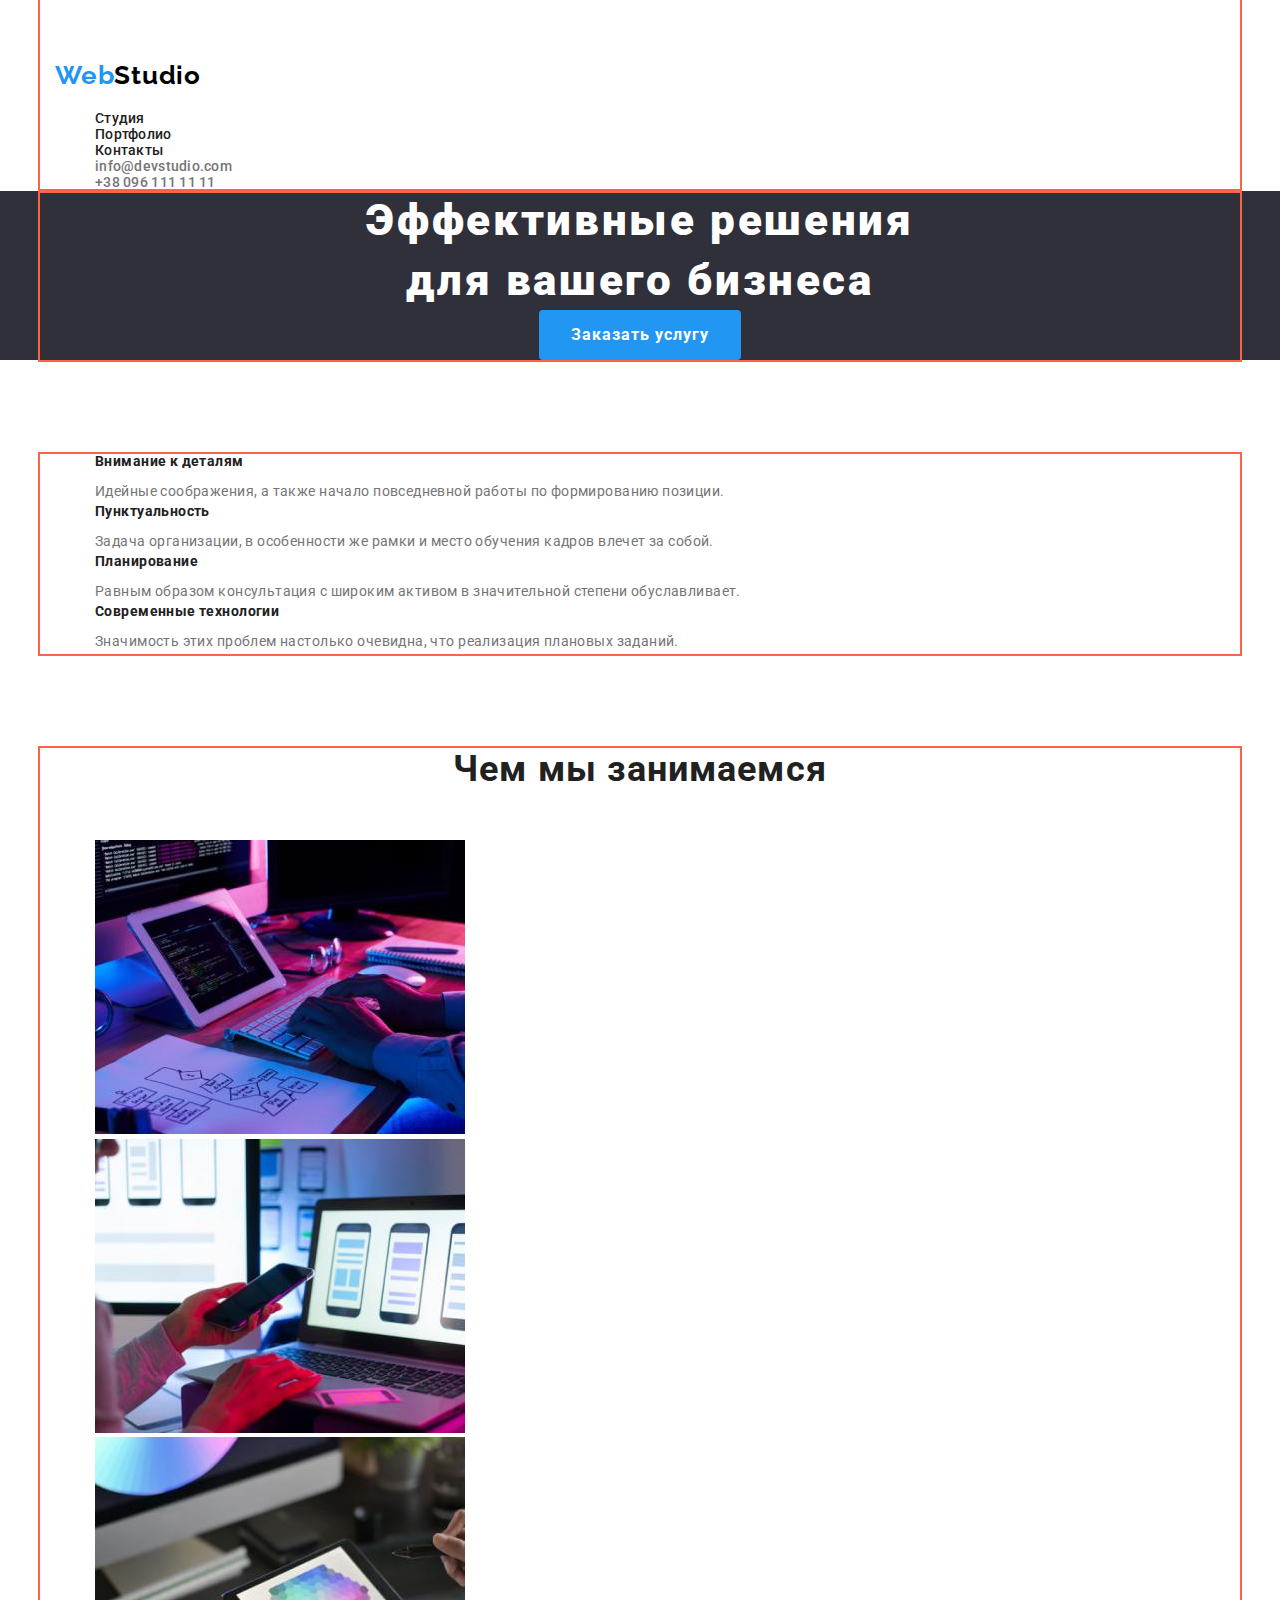
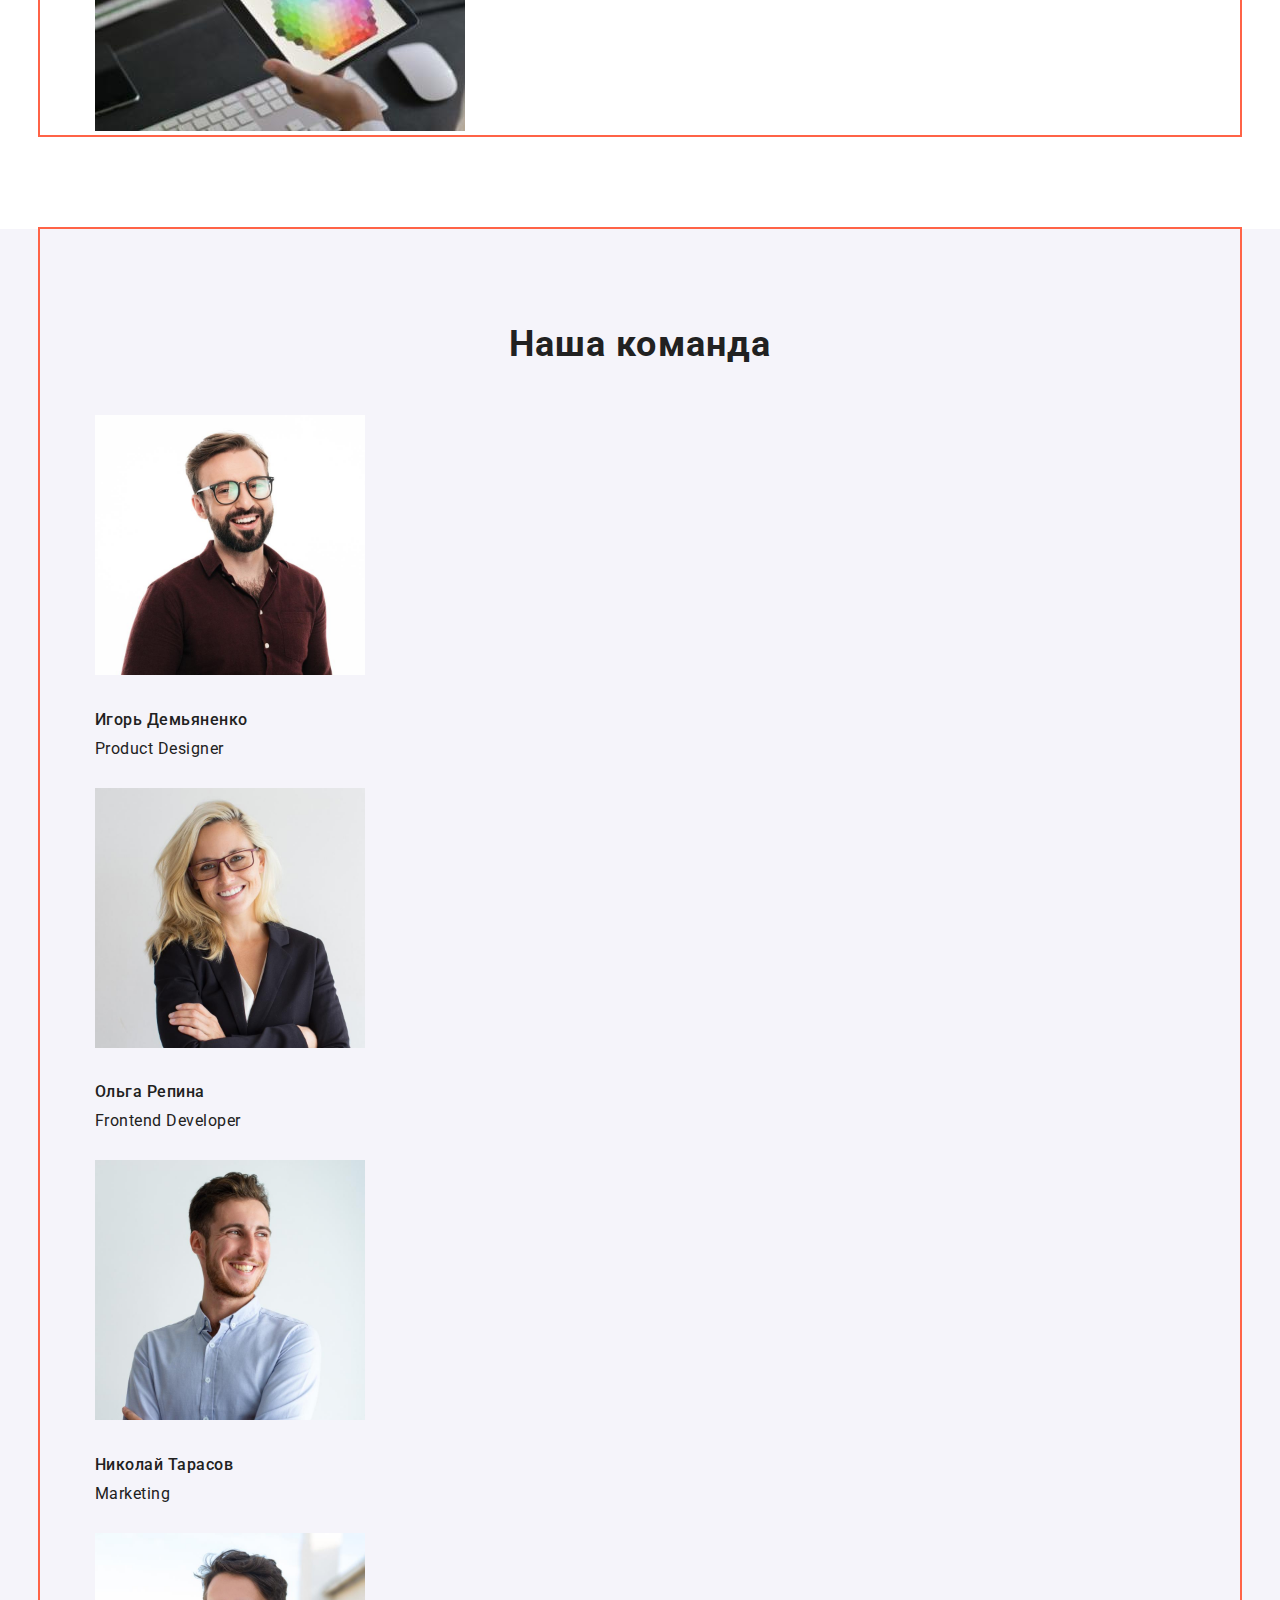
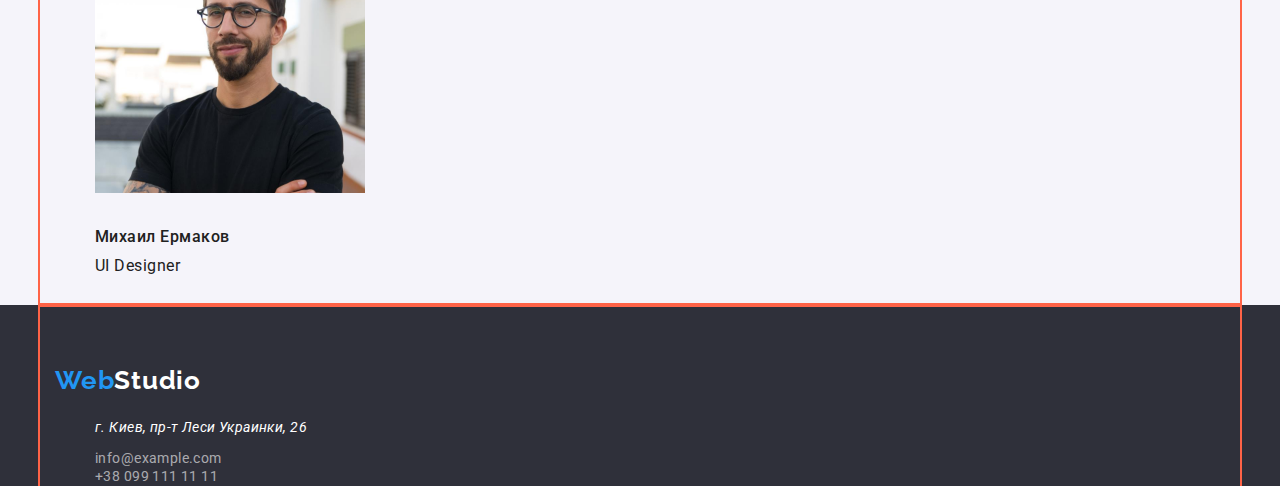
==== index.html @ fcfc891c "01.21" ====
<!DOCTYPE html>
<html lang="ru">
  <head class="page-header">
    <meta charset="UTF-8" />
    <meta http-equiv="X-UA-Compatible" content="IE=edge" />
    <meta name="viewport" content="width=device-width, initial-scale=1.0" />
    <title>Document</title>
    <link href="https://fonts.googleapis.com/css2?family=Raleway:wght@700&family=Roboto:wght@400;500;700;900&display=swap" 
    rel="stylesheet">
    <link rel="stylesheet" href="https://cdnjs.cloudflare.com/ajax/libs/modern-normalize/1.1.0/modern-normalize.min.css">
    <link rel="stylesheet" href="./css/styles.css">
  </head>
  <body>
    <!--Шапка сайта-->
    <header>
      <div class="container">
        <nav class="site-nav list">
          <a href="./index.html" class="logo">Web<span class="logo-header">Studio</span></a>
          <ul>
            <li><a href="./index.html" class="link">Студия</a></li>
            <li><a href="./portfolio.html"class="link">Портфолио</a></li>
            <li><a href=""class="link">Контакты</a></li>
          </ul>
        </nav>
          <ul>
            <li><a href="mailto:info@devstudio.com" class="link-list">info@devstudio.com</a></li>
            <li><a href="tel:+380961111111" class="link-list">+38 096 111 11 11</a></li>
          </ul>
      </div>
    </header>
    <!--Главный блок-->
    <main>
      <!--Герой-->
       <section class="hero">
      <div class="container">
        <h1 class="hero-title">Эффективные решения <br> для вашего бизнеса</h1>
        <button type="button" class="main-button">Заказать услугу</button>
      </div>
       </section>
      <!--Преимущества-->
      <section class="section">
        <div class="container">
        <h2 class="hidden">Наши преимущества</h2>
        <ul>
          <li>
            <h3 class="section-title">Внимание к деталям</h3>
            <p class="section-text">
              Идейные соображения, а также начало повседневной работы по
              формированию позиции.
            </p>
          </li>
          <li>
            <h3 class="section-title">Пунктуальность</h3>
            <p class="section-text">
              Задача организации, в особенности же рамки и место обучения кадров
              влечет за собой.
            </p>
          </li>
          <li>
            <h3 class="section-title">Планирование</h3>
            <p class="section-text">
              Равным образом консультация с широким активом в значительной
              степени обуславливает.
            </p>
          </li>
          <li>
            <h3 class="section-title">Современные технологии</h3>
            <p class="section-text">
              Значимость этих проблем настолько очевидна, что реализация
              плановых заданий.
            </p>
          </li>
        </ul>
      </div>
      </section>
      <!--Наши занятия-->
      <section class="section-feature">
        <div class="container">
        <h2 class="feature-title">Чем мы занимаемся</h2>
        <ul>
          <li>
            <img src="./images/box1.jpg" alt="написание кода" width="370" />
          </li>
          <li>
            <img
              src="./images/box2.jpg"
              alt="стилизация приложения"
              width="370"
            />
          </li>
          <li>
            <img src="./images/box3.jpg" alt="подбор цвета" width="370" />
          </li>
        </ul>
      </div>
      </section>
      <!--Команда-->
      <section class="section-block">
        <div class="container">
        <h2 class="team-title">Наша команда</h2>
        <ul>
          <li>
            <img src="./images/img1.jpg" alt="Игорь Демьяненко" width="270" class="img" />
            <h3 class="block-title">Игорь Демьяненко</h3>
            <p class="block-text">Product Designer</p>
          </li>
          <li>
            <img src="./images/img2.jpg" alt="Ольга Репина" width="270" />
            <h3 class="block-title">Ольга Репина</h3>
            <p class="block-text">Frontend Developer</p>
          </li>
          <li>
            <img src="./images/img3.jpg" alt="Николай Тарасов" width="270" />
            <h3 class="block-title">Николай Тарасов</h3>
            <p class="block-text">Marketing</p>
          </li>
          <li>
            <img src="./images/img4.jpg" alt="Михаил Ермаков" width="270" />
            <h3 class="block-title">Михаил Ермаков</h3>
            <p class="block-text">UI Designer</p>
          </li>
        </ul>
      </div>
      </section>
    </main>
    <!--Футер-->
    <footer class="footer">
      <div class="container">
      <a href="./index.html" class="logo">Web<span class="logo-footer">Studio</span></a>
      <address>
        <ul>
        <li><a href="https://goo.gl/maps/xUJWRQRGw1ZZ9FWX8" class="footer-maps">г. Киев, пр-т Леси Украинки, 26</a></li>
        <li><a href="mailto:info@example.com" class="footer-link">info@example.com</a></li>
        <li><a href="tel:+380991111111" class="footer-link">+38 099 111 11 11</a></li>
      </ul>
      </address>
    </div>
    </footer>
  </body>
</html>
---- css/styles.css ----
/* цвет основного цвета #2F303A */
/* вторичный цвет #757575 */
/* белый цвет #FFFFFF */

:root {
--primary-text-color:#757575;
--title-text-color:#212121;
--accent-color:#2196F3;
}


.container {
    outline: 2px solid tomato;
    width: 1200px;
    padding-left: 15px;
    padding-right: 15px;
    margin: 0 auto;
}


h1,
h2,
h3,
h4,
h5,
h6,
ul,
p {
    margin-top: 0px;
    margin-bottom: 0px;
}

body {
    color: var(--primary-text-color);
    font-family: Roboto, monospace;
    font-style: normal;
}

/* Delet Marker */
ul {
    list-style: none;
}
/* Delet underline */
a {
    text-decoration: none;
}

/* logo */
.logo {
    display: inline-block;
    color: var(--accent-color);
    font-family: Raleway,  monospace;
    font-weight: bold;
    font-size: 26px;
    line-height: 1.19;
    letter-spacing: 0.03em;
    text-decoration: none;
    margin-top: 60px;
    margin-bottom: 20px;
}

.logo-header {
color: #000000;
}

/* Site-nav */
header {
    font-family: Roboto, monospace;
    font-weight: 500;
    font-size: 14px;
    line-height: 1.14;
    letter-spacing: 0.02em;
    color: var(--primary-text-color);
    text-decoration: none;

}


.site-nav .link {
color: #212121;

}
.site-nav .link:hover, 
.site-nav .link:focus,
.link-list:hover,
.link-list:focus {
color: #2196F3;
} 

.link-list {
color: var(--primary-text-color);
}

/* Hero */
.hero {
    background-color: #2F303A;
    text-align: center;
    margin-bottom: 94px;
}
.hero-title {
    color: #ffffff;
    font-family: Roboto, monospace;
    font-weight: 900;
    font-size: 44px;
    line-height: 1.36;
    letter-spacing: 0.06em;
}

/* Button */
.main-button {
 
background-color: var(--accent-color);    
color: #ffffff;

font-family: Roboto, monospace;
font-weight: 700;
font-size: 16px;
line-height: 1.88;
align-items: center;
text-align: center;
letter-spacing: 0.06em;
min-width: 200px;
min-height: 50px;
cursor: pointer;
padding: 10px 32px;
border-radius: 4px;
border: transparent;
}

/* Delete hidden title */
.hidden {
  display: none;
}

/* Section */
.section {
margin-bottom: 94px;
}

.section-text {
font-size: 14px;
line-height: 1.71;
letter-spacing: 0.03em;
}
.section-title {
    color: var(--title-text-color);
    font-family: Roboto, monospace;
    font-weight: 700;
    font-size: 14px;
    line-height: 1.14;
    letter-spacing: 0.03em;
    margin-bottom: 10px;
}

.section-block {
    background-color: #F5F4FA;
    color: var(--title-text-color);
}

.section-feature {
    margin-bottom: 94px;
}

.feature-title {
    color: var(--title-text-color);
    font-family: Roboto, monospace;
    font-weight: 700;
    font-size: 36px;
    line-height: 1.17;
    text-align: center;
    letter-spacing: 0.03em;
    margin-bottom: 50px;
}

.team-title {
    color: var(--title-text-color);
    font-family: Roboto, monospace;
    font-weight: 700;
    font-size: 36px;
    line-height: 1.17;
    text-align: center;
    letter-spacing: 0.03em;
    margin-bottom: 50px;
    padding-top: 94px;
}

.block-title {
    color: var(--title-text-color);
    font-family: Roboto, monospace;
    font-weight: 500;
    font-size: 16px;
    line-height: 1.19;
    letter-spacing: 0.03em;
    padding-top: 30px;
    padding-bottom: 10px;
}
.block-text {
    font-family: Roboto, monospace;
    font-size: 16px;
    line-height: 1.19;
    letter-spacing: 0.03em;
    padding-bottom: 30px;
}

/* Foter */
.footer {
    background-color: #2F303A;
}
.footer-link {
    color: rgba(255, 255, 255, 0.6);
    font-family: Roboto;
    font-style: normal;
    font-size: 14px;
    line-height: 1,71;
    letter-spacing: 0.03em;
}
.footer-maps {
    display: inline-block;
    color: #ffffff;
    font-family: Roboto, monospace;
    font-size: 14px;
    line-height: 1.71;
    letter-spacing: 0.03em;
    text-decoration: none;
    margin-bottom: 9px;
}
.footer-maps:hover,
.footer-maps:focus,
.footer-link:focus,
.footer-link:hover {
    color: var(--accent-color);
}

.logo-footer {
    color: #ffffff;
}


/* ПОРТФОЛИО */

/* Фильрт */
.filter-list {
color: var(--title-text-color);
font-family: Roboto,monospace;
font-weight: 500;
font-size: 16px;
line-height: 1.62;
text-align: center;
letter-spacing: 0.03em;
}

.button-one{
    background-color: #F5F4FA;
    color: var(--title-text-color);
    width: 73px;
    height: 38px;
    left: 495px;
    top: 174px;
    color: var(--title-text-color);
    font-family: Roboto,monospace;
    font-weight: 500;
    font-size: 16px;
    line-height: 1.62;
    text-align: center;
    letter-spacing: 0.03em;
    cursor: pointer;
}
.button-one:hover,
.button-one:focus {
    color: #ffffff;
    background-color: var(--accent-color);
}

.button-two {
    background-color: #F5F4FA;
    color: var(--title-text-color);
    width: 128px;
    height: 38px;
    left: 576px;
    top: 174px;
    color: var(--title-text-color);
    font-family: Roboto,monospace;
    font-weight: 500;
    font-size: 16px;
    line-height: 1.62;
    text-align: center;
    letter-spacing: 0.03em;
    cursor: pointer;
}
.button-two:hover,
.button-two:focus {
    color: #ffffff;
    background-color: var(--accent-color);
}

.button-three {
    background-color: #F5F4FA;
    color: var(--title-text-color);
    width: 145px;
    height: 38px;
    left: 712px;
    top: 174px;
    color: var(--title-text-color);
    font-family: Roboto,monospace;
    font-weight: 500;
    font-size: 16px;
    line-height: 1.62;
    text-align: center;
    letter-spacing: 0.03em;
    cursor: pointer;
}
.button-three:hover,
.button-three:focus {
    color: #ffffff;
    background-color: var(--accent-color);
}

.button-four {
    background-color: #F5F4FA;
    color: var(--title-text-color);
    width: 103px;
    height: 38px;
    left: 865px;
    top: 174px;
    color: var(--title-text-color);
    font-family: Roboto,monospace;
    font-weight: 500;
    font-size: 16px;
    line-height: 1.62;
    text-align: center;
    letter-spacing: 0.03em;
    cursor: pointer;
}
.button-four:hover,
.button-four:focus {
    color: #ffffff;
    background-color: var(--accent-color);
}

.button-five {
    background-color: #F5F4FA;
    color: var(--title-text-color);
    width: 130px;
    height: 38px;
    left: 976px;
    top: 174px;
    color: var(--title-text-color);
    font-family: Roboto,monospace;
    font-weight: 500;
    font-size: 16px;
    line-height: 1.62;
    text-align: center;
    letter-spacing: 0.03em;
    cursor: pointer;
}
.button-five:hover,
.button-five:focus {
    color: #ffffff;
    background-color: var(--accent-color);
}

/* Примеры работ */

.list-examples .examples-title {
    color: var(--title-text-color);
    font-family: Roboto;
    font-weight: 700;
    font-size: 18px;
    line-height: 2;
    letter-spacing: 0.06em;
}

.examples-text {
font-family: Roboto;
font-size: 16px;
line-height: 1.9;
letter-spacing: 0.03em;
}
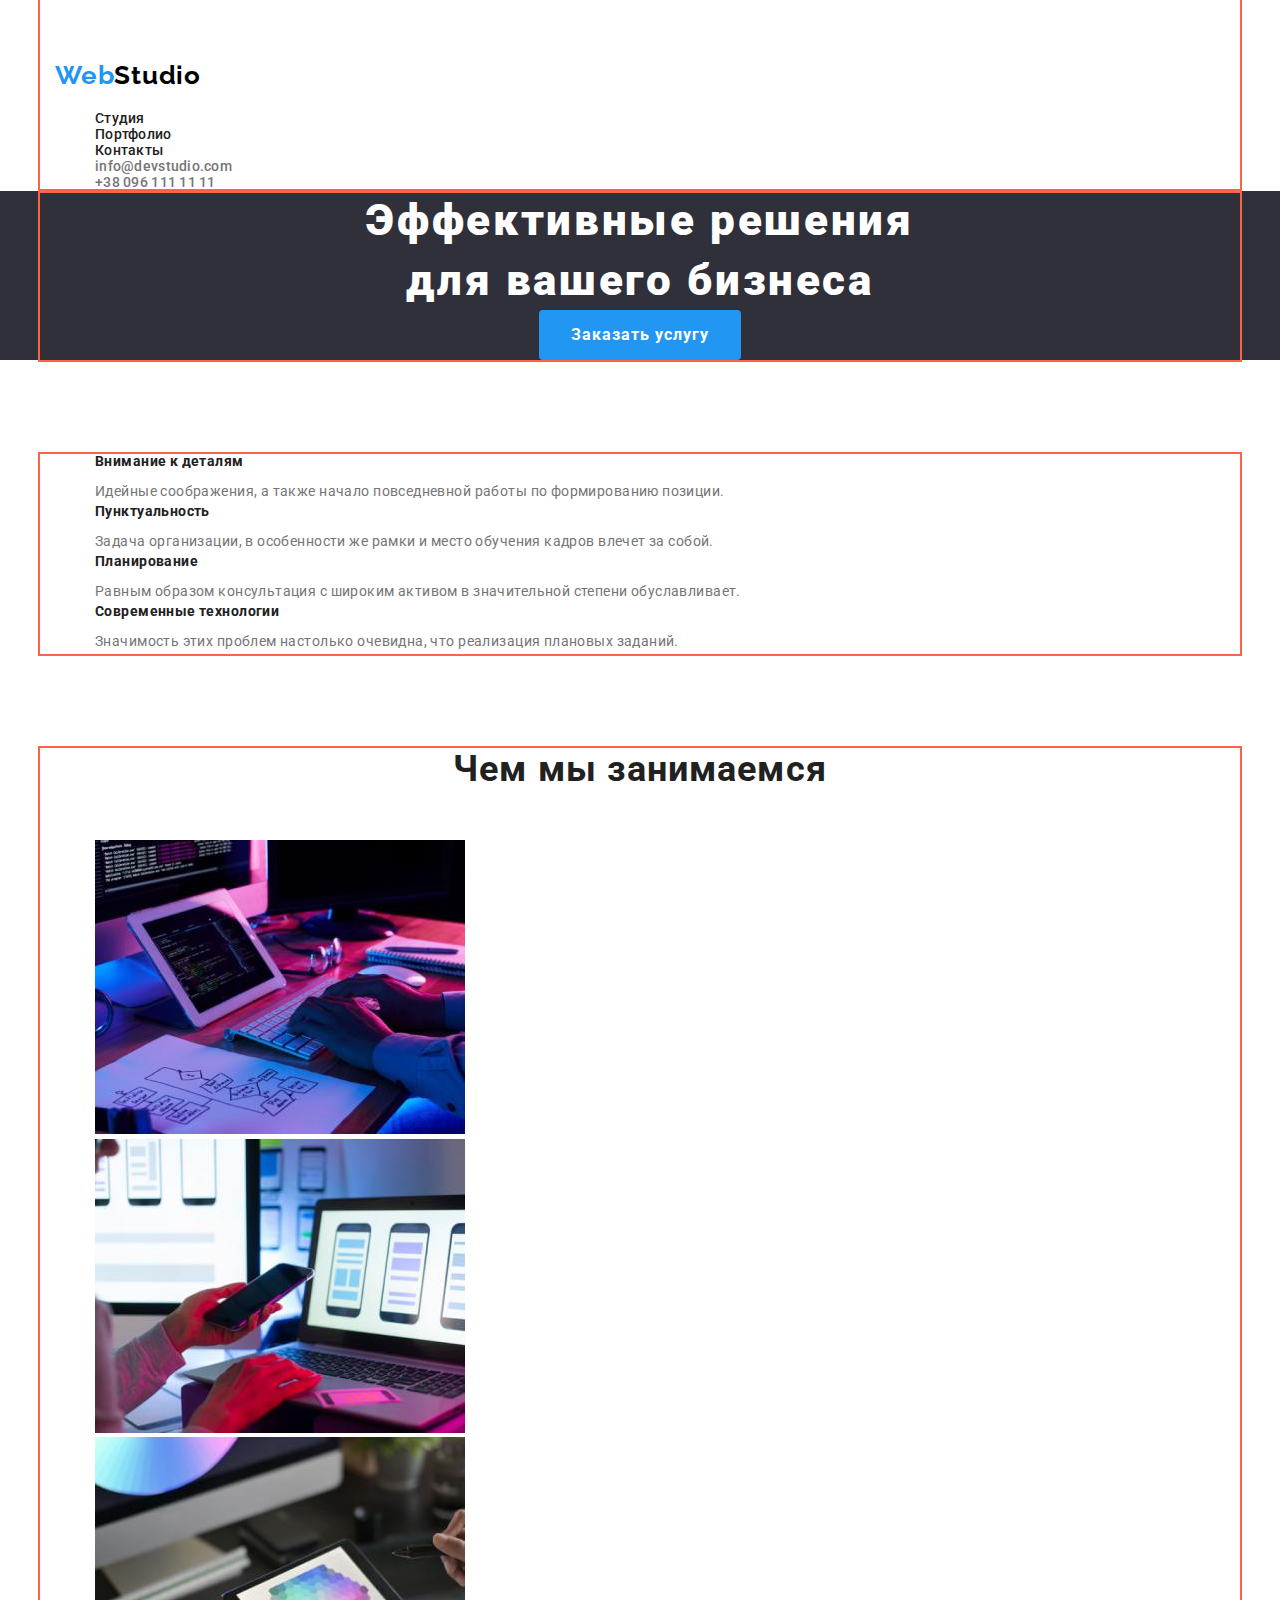
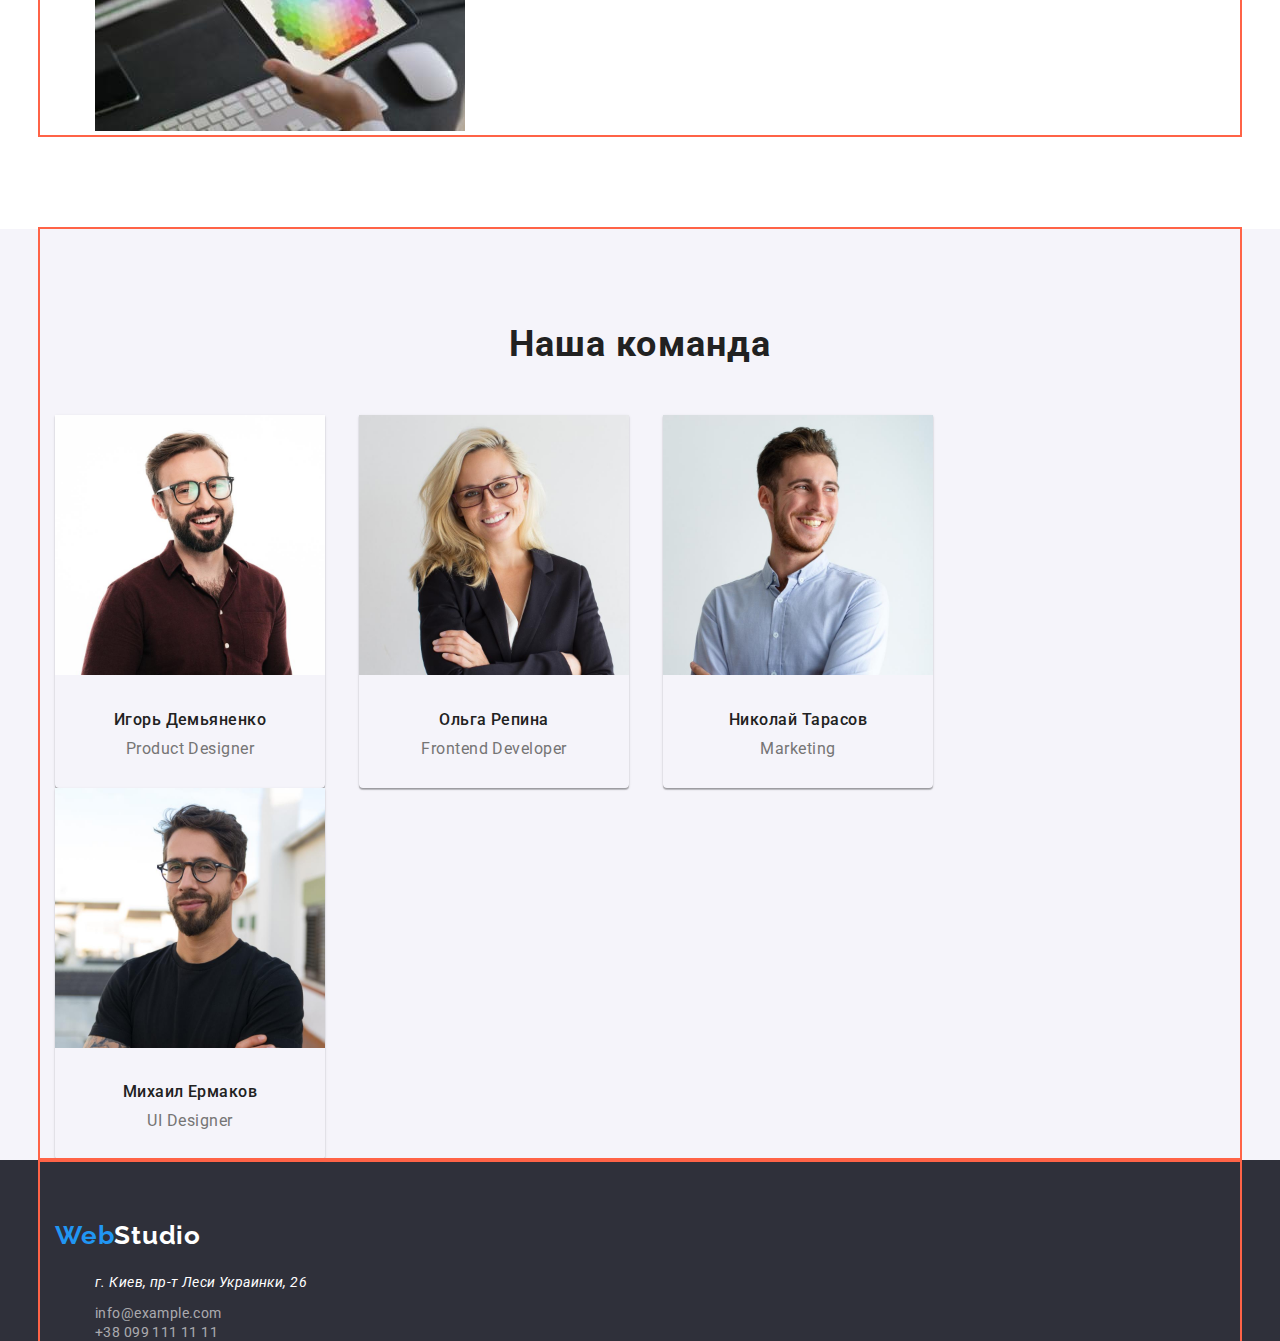
==== commit 038bd11c: "11:32 06.01" ====
--- a/index.html
+++ b/index.html
@@ -98,23 +98,23 @@
       <section class="section-block">
         <div class="container">
         <h2 class="team-title">Наша команда</h2>
-        <ul>
-          <li>
+        <ul class="border-list">
+          <li class="border-team">
             <img src="./images/img1.jpg" alt="Игорь Демьяненко" width="270" class="img" />
             <h3 class="block-title">Игорь Демьяненко</h3>
             <p class="block-text">Product Designer</p>
           </li>
-          <li>
+          <li class="border-team">
             <img src="./images/img2.jpg" alt="Ольга Репина" width="270" />
             <h3 class="block-title">Ольга Репина</h3>
             <p class="block-text">Frontend Developer</p>
           </li>
-          <li>
+          <li class="border-team">
             <img src="./images/img3.jpg" alt="Николай Тарасов" width="270" />
             <h3 class="block-title">Николай Тарасов</h3>
             <p class="block-text">Marketing</p>
           </li>
-          <li>
+          <li class="border-team">
             <img src="./images/img4.jpg" alt="Михаил Ермаков" width="270" />
             <h3 class="block-title">Михаил Ермаков</h3>
             <p class="block-text">UI Designer</p>
@@ -129,9 +129,9 @@
       <a href="./index.html" class="logo">Web<span class="logo-footer">Studio</span></a>
       <address>
         <ul>
-        <li><a href="https://goo.gl/maps/xUJWRQRGw1ZZ9FWX8" class="footer-maps">г. Киев, пр-т Леси Украинки, 26</a></li>
-        <li><a href="mailto:info@example.com" class="footer-link">info@example.com</a></li>
-        <li><a href="tel:+380991111111" class="footer-link">+38 099 111 11 11</a></li>
+        <li class="footer-list"><a href="https://goo.gl/maps/xUJWRQRGw1ZZ9FWX8" class="footer-maps">г. Киев, пр-т Леси Украинки, 26</a></li>
+        <li class="footer-list"><a href="mailto:info@example.com" class="footer-link">info@example.com</a></li>
+        <li class="footer-list"><a href="tel:+380991111111" class="footer-link">+38 099 111 11 11</a></li>
       </ul>
       </address>
     </div>
--- a/css/styles.css
+++ b/css/styles.css
@@ -191,8 +191,8 @@
     font-size: 16px;
     line-height: 1.19;
     letter-spacing: 0.03em;
-    padding-top: 30px;
-    padding-bottom: 10px;
+    margin-top: 30px;
+    margin-bottom: 10px;
 }
 .block-text {
     font-family: Roboto, monospace;
@@ -200,7 +200,26 @@
     line-height: 1.19;
     letter-spacing: 0.03em;
     padding-bottom: 30px;
-}
+    color: var(--primary-text-color);
+}
+.border-list {
+    padding-left: 0;
+    margin-left: 0;
+    min-width: 1170px;
+}
+.border-team {
+display: inline-block;
+box-shadow: 0px 1px 3px rgba(0, 0, 0, 0.12), 0px 1px 1px rgba(0, 0, 0, 0.14), 0px 2px 1px rgba(0, 0, 0, 0.2);
+border-radius: 0px 0px 4px 4px;
+width: 270px;
+margin-right: 30px;
+padding-left: 0;
+text-align: center;
+}
+.border-team:last-child {
+    margin-right: 0;
+}
+
 
 /* Foter */
 .footer {
@@ -213,6 +232,10 @@
     font-size: 14px;
     line-height: 1,71;
     letter-spacing: 0.03em;
+    
+}
+.footer-link:first-child {
+  margin-bottom: 9px;
 }
 .footer-maps {
     display: inline-block;
@@ -238,6 +261,7 @@
 
 /* ПОРТФОЛИО */
 
+}
 /* Фильрт */
 .filter-list {
 color: var(--title-text-color);
@@ -247,6 +271,7 @@
 line-height: 1.62;
 text-align: center;
 letter-spacing: 0.03em;
+
 }
 
 .button-one{
@@ -264,11 +289,15 @@
     text-align: center;
     letter-spacing: 0.03em;
     cursor: pointer;
+    border-radius: 4px;
+    border: transparent;
+    
 }
 .button-one:hover,
 .button-one:focus {
     color: #ffffff;
     background-color: var(--accent-color);
+    box-shadow: 0px 3px 1px rgba(0, 0, 0, 0.1), 0px 1px 2px rgba(0, 0, 0, 0.08), 0px 2px 2px rgba(0, 0, 0, 0.12);
 }
 
 .button-two {
@@ -286,11 +315,14 @@
     text-align: center;
     letter-spacing: 0.03em;
     cursor: pointer;
+    border-radius: 4px;
+    border: transparent;
 }
 .button-two:hover,
 .button-two:focus {
     color: #ffffff;
     background-color: var(--accent-color);
+    box-shadow: 0px 3px 1px rgba(0, 0, 0, 0.1), 0px 1px 2px rgba(0, 0, 0, 0.08), 0px 2px 2px rgba(0, 0, 0, 0.12);
 }
 
 .button-three {
@@ -308,11 +340,14 @@
     text-align: center;
     letter-spacing: 0.03em;
     cursor: pointer;
+    border-radius: 4px;
+    border: transparent;
 }
 .button-three:hover,
 .button-three:focus {
     color: #ffffff;
     background-color: var(--accent-color);
+    box-shadow: 0px 3px 1px rgba(0, 0, 0, 0.1), 0px 1px 2px rgba(0, 0, 0, 0.08), 0px 2px 2px rgba(0, 0, 0, 0.12);
 }
 
 .button-four {
@@ -330,11 +365,14 @@
     text-align: center;
     letter-spacing: 0.03em;
     cursor: pointer;
+    border-radius: 4px;
+    border: transparent;
 }
 .button-four:hover,
 .button-four:focus {
     color: #ffffff;
     background-color: var(--accent-color);
+    box-shadow: 0px 3px 1px rgba(0, 0, 0, 0.1), 0px 1px 2px rgba(0, 0, 0, 0.08), 0px 2px 2px rgba(0, 0, 0, 0.12);
 }
 
 .button-five {
@@ -352,11 +390,14 @@
     text-align: center;
     letter-spacing: 0.03em;
     cursor: pointer;
+    border-radius: 4px;
+    border: transparent;
 }
 .button-five:hover,
 .button-five:focus {
     color: #ffffff;
     background-color: var(--accent-color);
+    box-shadow: 0px 3px 1px rgba(0, 0, 0, 0.1), 0px 1px 2px rgba(0, 0, 0, 0.08), 0px 2px 2px rgba(0, 0, 0, 0.12);
 }
 
 /* Примеры работ */
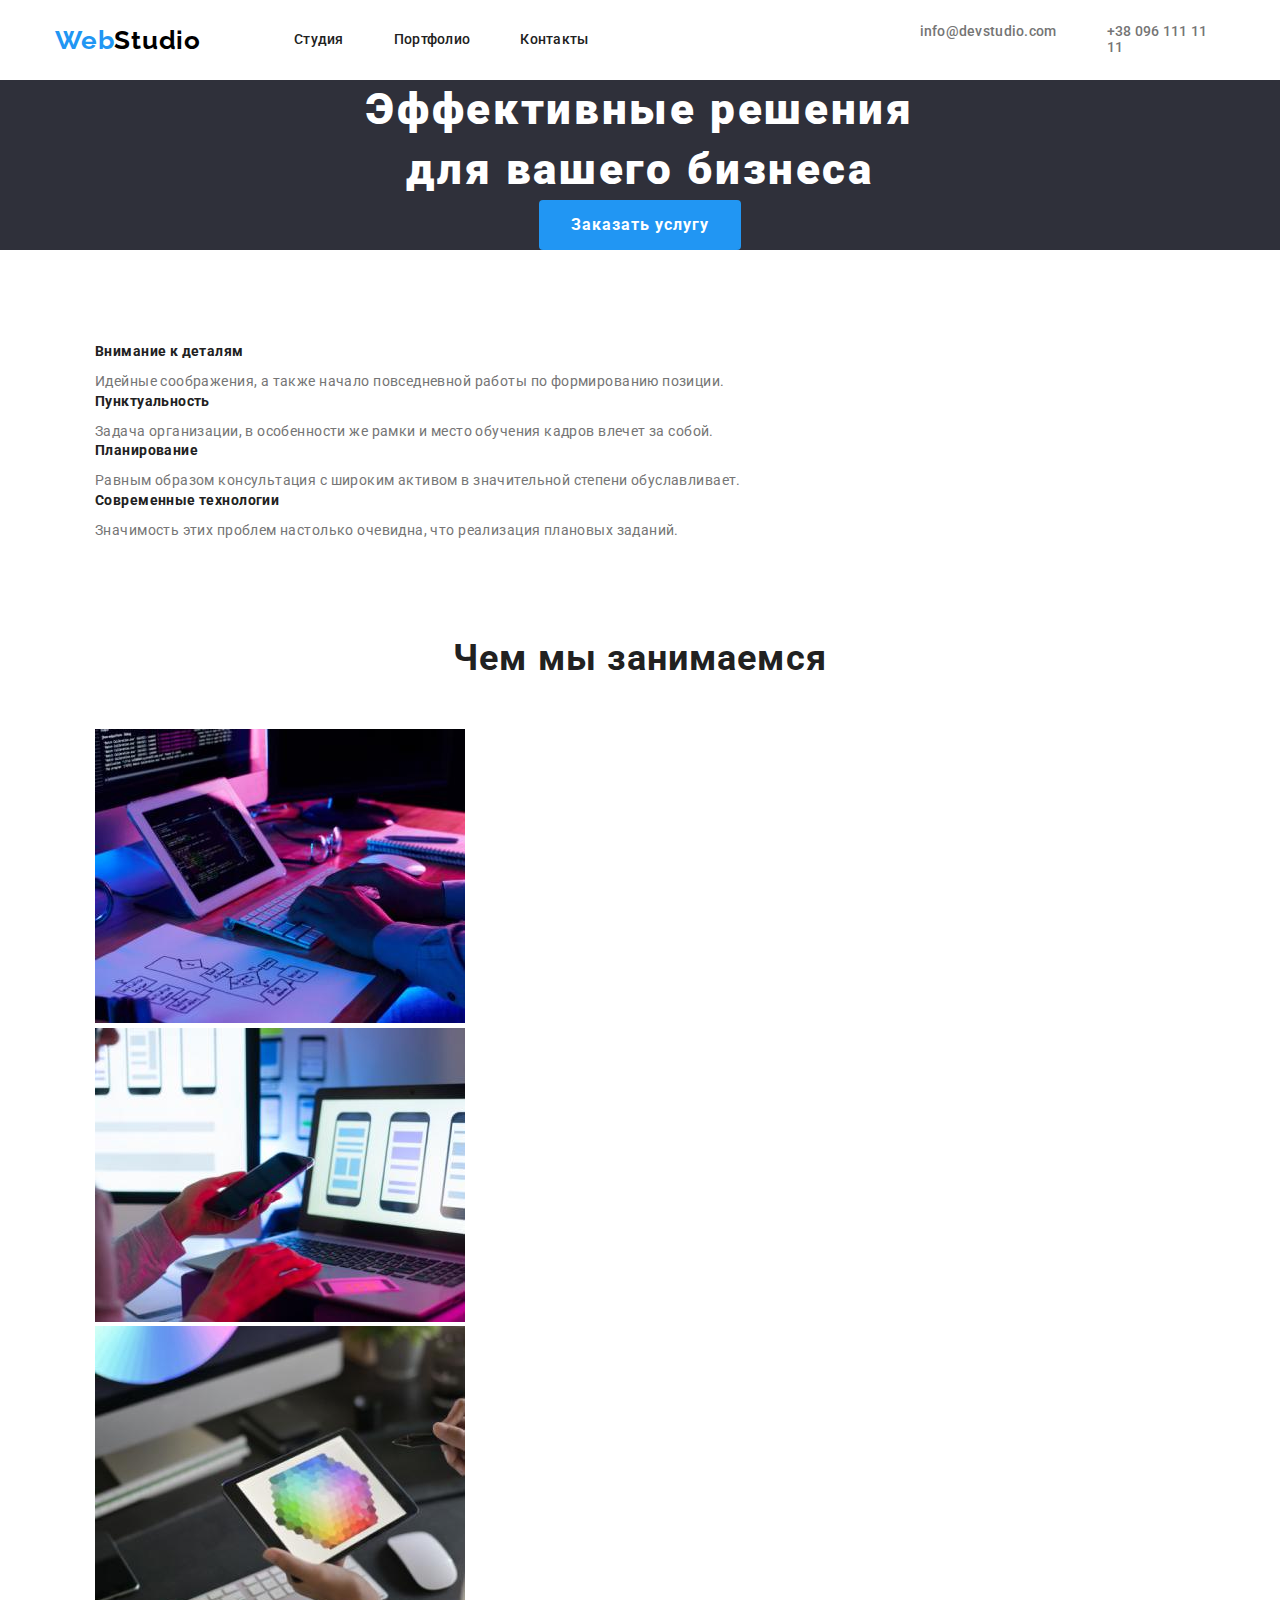
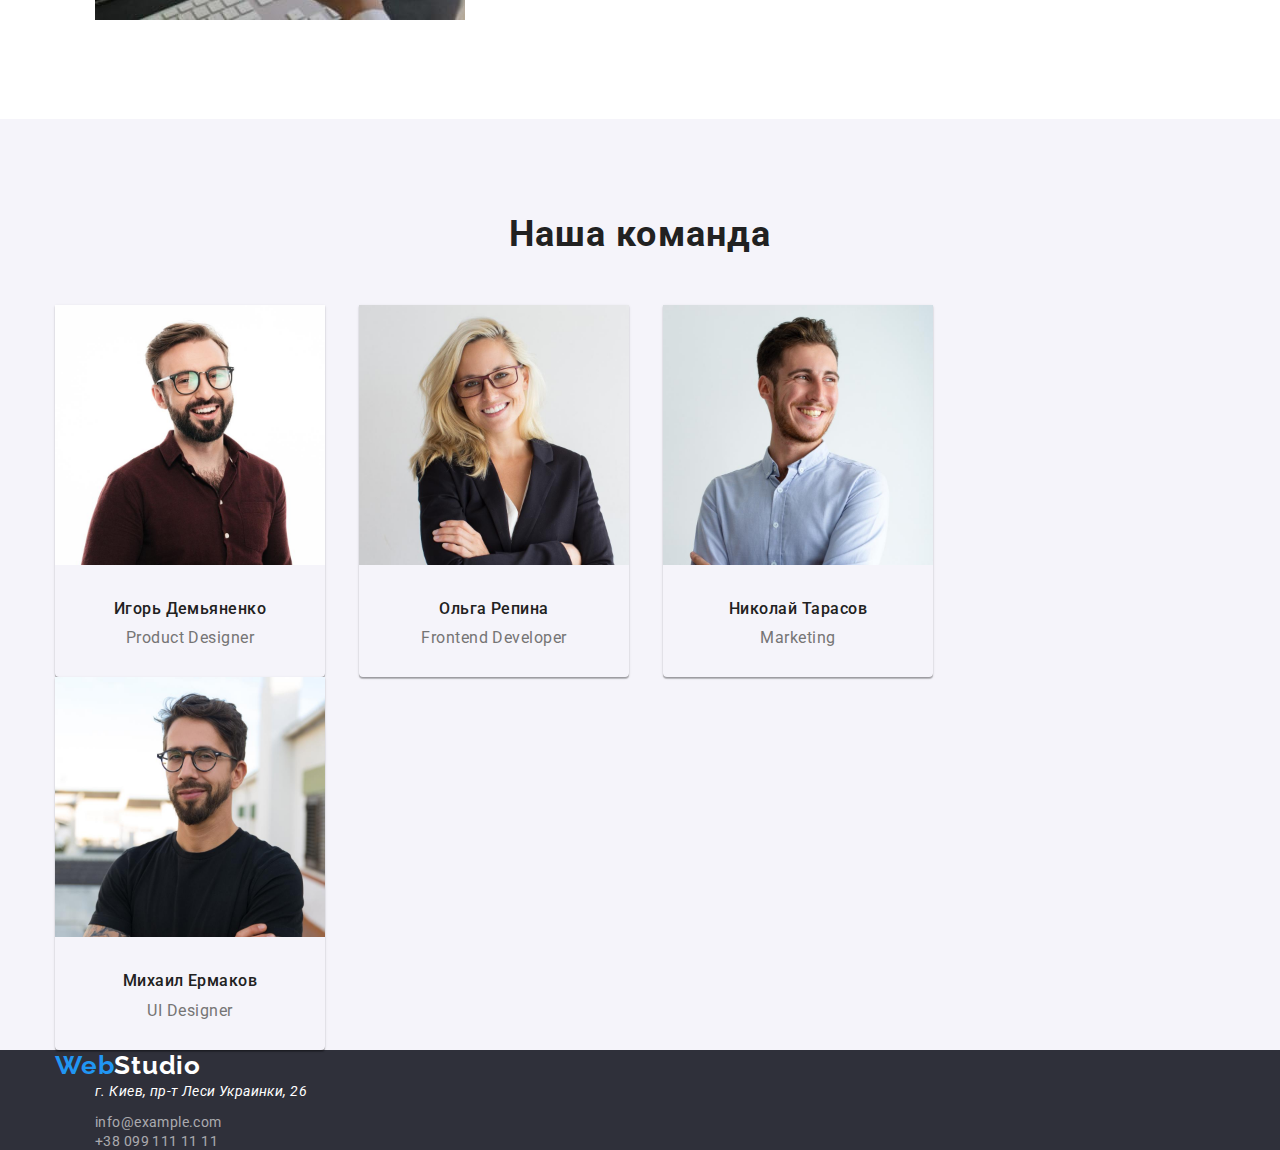
==== commit fcaa09bf: "header flex" ====
--- a/index.html
+++ b/index.html
@@ -13,18 +13,18 @@
   <body>
     <!--Шапка сайта-->
     <header>
-      <div class="container">
+      <div class="container main-header">
         <nav class="site-nav list">
           <a href="./index.html" class="logo">Web<span class="logo-header">Studio</span></a>
-          <ul>
-            <li><a href="./index.html" class="link">Студия</a></li>
-            <li><a href="./portfolio.html"class="link">Портфолио</a></li>
-            <li><a href=""class="link">Контакты</a></li>
+          <ul class="top-list">
+            <li class="top-item"><a href="./index.html" class="link">Студия</a></li>
+            <li class="top-item"><a href="./portfolio.html"class="link">Портфолио</a></li>
+            <li class="top-item"><a href=""class="link">Контакты</a></li>
           </ul>
         </nav>
-          <ul>
-            <li><a href="mailto:info@devstudio.com" class="link-list">info@devstudio.com</a></li>
-            <li><a href="tel:+380961111111" class="link-list">+38 096 111 11 11</a></li>
+          <ul class="bottom-list">
+            <li class="bottom-item"><a href="mailto:info@devstudio.com" class="link-list">info@devstudio.com</a></li>
+            <li class="bottom-item"><a href="tel:+380961111111" class="link-list">+38 096 111 11 11</a></li>
           </ul>
       </div>
     </header>
--- a/css/styles.css
+++ b/css/styles.css
@@ -10,13 +10,11 @@
 
 
 .container {
-    outline: 2px solid tomato;
     width: 1200px;
     padding-left: 15px;
     padding-right: 15px;
     margin: 0 auto;
 }
-
 
 h1,
 h2,
@@ -47,7 +45,6 @@
 
 /* logo */
 .logo {
-    display: inline-block;
     color: var(--accent-color);
     font-family: Raleway,  monospace;
     font-weight: bold;
@@ -55,8 +52,7 @@
     line-height: 1.19;
     letter-spacing: 0.03em;
     text-decoration: none;
-    margin-top: 60px;
-    margin-bottom: 20px;
+    
 }
 
 .logo-header {
@@ -72,14 +68,48 @@
     letter-spacing: 0.02em;
     color: var(--primary-text-color);
     text-decoration: none;
-
-}
-
-
+}
+
+.main-header {
+    display: flex;
+    align-items: center;
+    justify-content:
+}
+
+.site-nav {
+    display: flex;
+    align-items: center;
+}
 .site-nav .link {
+display: block;
 color: #212121;
-
-}
+padding-top: 32px;
+padding-bottom: 32px;
+}
+
+.bottom-list  {
+display: flex;
+padding-left: 0;
+margin-left: 331px;
+}
+.bottom-list .bottom-item + .bottom-item {
+    margin-left: 50px;
+}
+
+.top-list {
+    display: flex;
+    margin-left: 93px;
+    padding-left: 0;
+    }
+
+.top-list .top-item {
+margin-right: 50px;
+
+}
+.top-list .top-item:last-child {
+margin-right: 0;
+}
+
 .site-nav .link:hover, 
 .site-nav .link:focus,
 .link-list:hover,
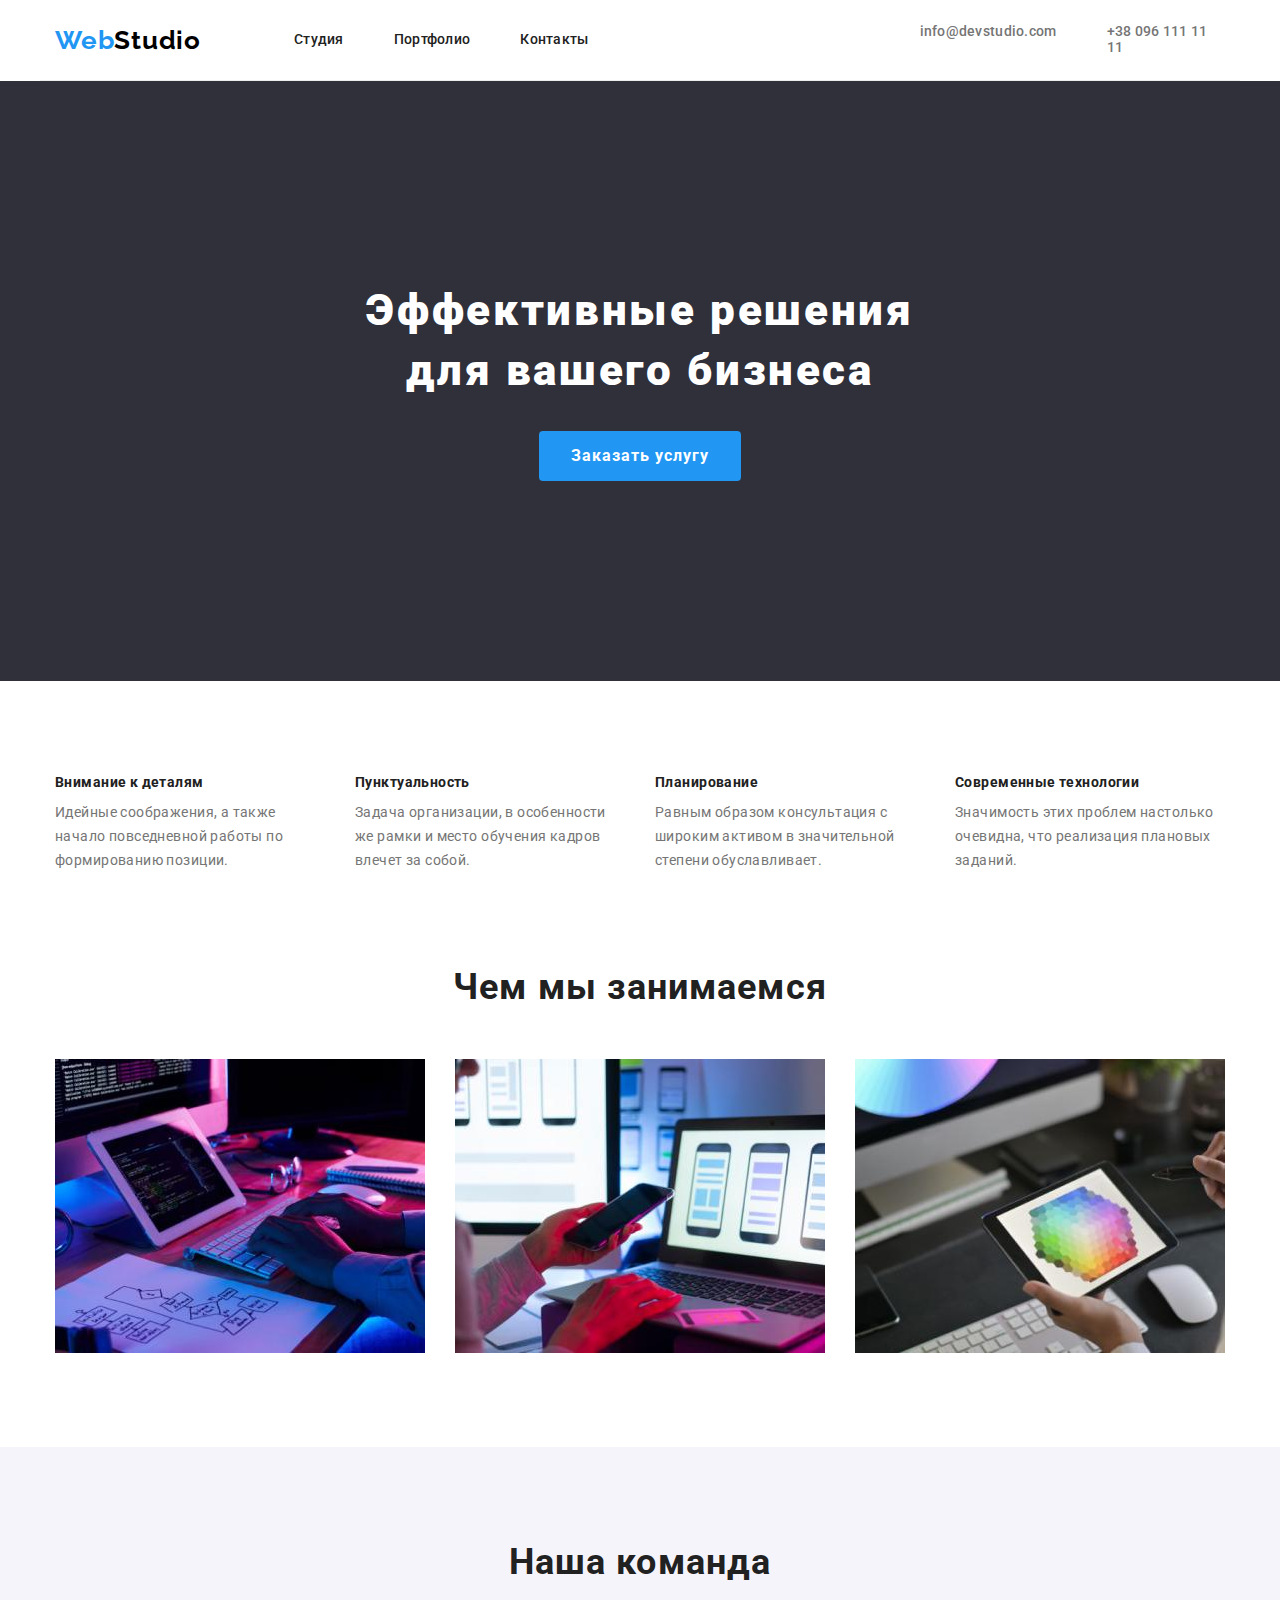
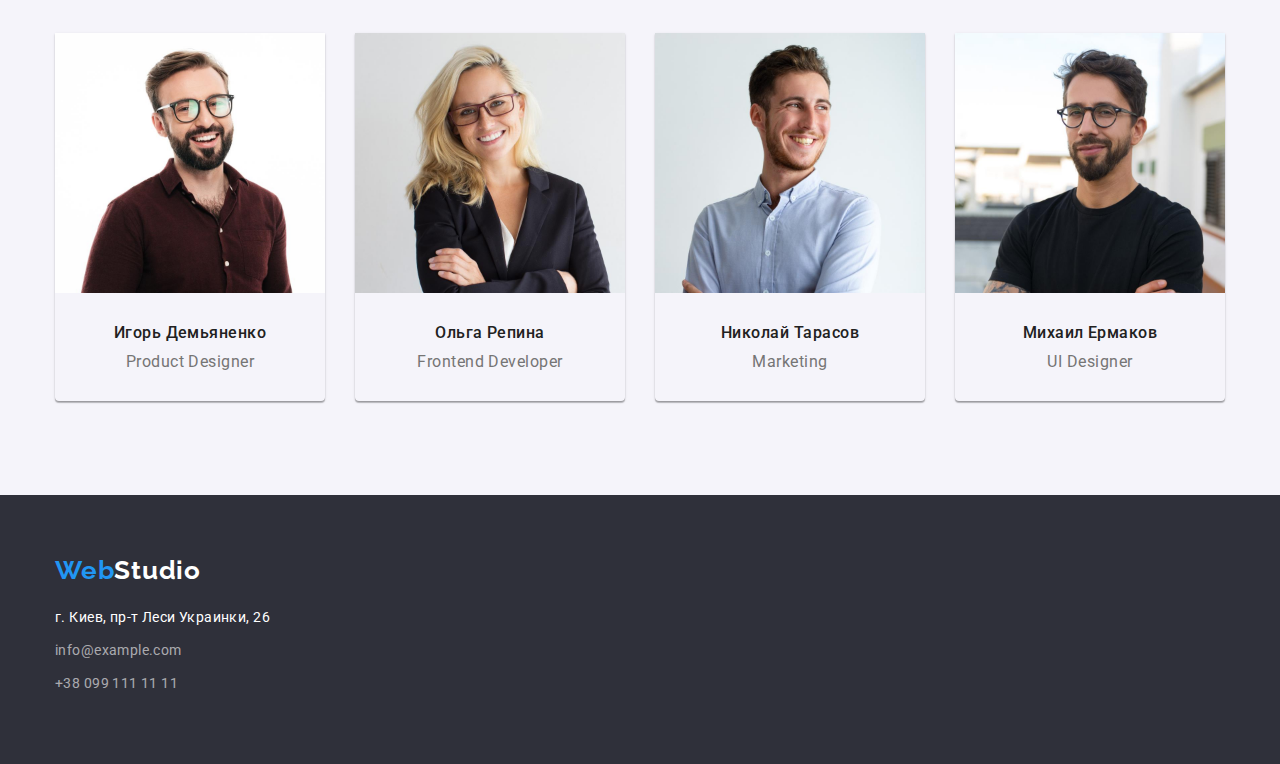
==== commit e5bdb5be: "HW 03 first page" ====
--- a/index.html
+++ b/index.html
@@ -1,6 +1,6 @@
 <!DOCTYPE html>
 <html lang="ru">
-  <head class="page-header">
+  <head>
     <meta charset="UTF-8" />
     <meta http-equiv="X-UA-Compatible" content="IE=edge" />
     <meta name="viewport" content="width=device-width, initial-scale=1.0" />
@@ -12,7 +12,7 @@
   </head>
   <body>
     <!--Шапка сайта-->
-    <header>
+    <header  class="page-header">
       <div class="container main-header">
         <nav class="site-nav list">
           <a href="./index.html" class="logo">Web<span class="logo-header">Studio</span></a>
@@ -41,29 +41,29 @@
       <section class="section">
         <div class="container">
         <h2 class="hidden">Наши преимущества</h2>
-        <ul>
-          <li>
+        <ul class="hidden-list">
+          <li class="hidden-item">
             <h3 class="section-title">Внимание к деталям</h3>
             <p class="section-text">
               Идейные соображения, а также начало повседневной работы по
               формированию позиции.
             </p>
           </li>
-          <li>
+          <li class="hidden-item">
             <h3 class="section-title">Пунктуальность</h3>
             <p class="section-text">
               Задача организации, в особенности же рамки и место обучения кадров
               влечет за собой.
             </p>
           </li>
-          <li>
+          <li class="hidden-item">
             <h3 class="section-title">Планирование</h3>
             <p class="section-text">
               Равным образом консультация с широким активом в значительной
               степени обуславливает.
             </p>
           </li>
-          <li>
+          <li class="hidden-item">
             <h3 class="section-title">Современные технологии</h3>
             <p class="section-text">
               Значимость этих проблем настолько очевидна, что реализация
@@ -74,28 +74,28 @@
       </div>
       </section>
       <!--Наши занятия-->
-      <section class="section-feature">
+      <section class="section feature">
         <div class="container">
         <h2 class="feature-title">Чем мы занимаемся</h2>
-        <ul>
-          <li>
+        <ul class="feature-list">
+          <li class="feature-item">
             <img src="./images/box1.jpg" alt="написание кода" width="370" />
           </li>
-          <li>
+          <li class="feature-item">
             <img
               src="./images/box2.jpg"
               alt="стилизация приложения"
               width="370"
             />
           </li>
-          <li>
+          <li class="feature-item">
             <img src="./images/box3.jpg" alt="подбор цвета" width="370" />
           </li>
         </ul>
       </div>
       </section>
       <!--Команда-->
-      <section class="section-block">
+      <section class="section block">
         <div class="container">
         <h2 class="team-title">Наша команда</h2>
         <ul class="border-list">
@@ -126,12 +126,12 @@
     <!--Футер-->
     <footer class="footer">
       <div class="container">
-      <a href="./index.html" class="logo">Web<span class="logo-footer">Studio</span></a>
+      <a href="./index.html" class="logo-footer">Web<span class="logo-footer-web">Studio</span></a>
       <address>
-        <ul>
-        <li class="footer-list"><a href="https://goo.gl/maps/xUJWRQRGw1ZZ9FWX8" class="footer-maps">г. Киев, пр-т Леси Украинки, 26</a></li>
-        <li class="footer-list"><a href="mailto:info@example.com" class="footer-link">info@example.com</a></li>
-        <li class="footer-list"><a href="tel:+380991111111" class="footer-link">+38 099 111 11 11</a></li>
+        <ul class="footer-list">
+        <li class="footer-item"><a href="https://goo.gl/maps/xUJWRQRGw1ZZ9FWX8" class="footer-maps">г. Киев, пр-т Леси Украинки, 26</a></li>
+        <li class="footer-item"><a href="mailto:info@example.com" class="footer-link">info@example.com</a></li>
+        <li class="footer-item"><a href="tel:+380991111111" class="footer-link">+38 099 111 11 11</a></li>
       </ul>
       </address>
     </div>
--- a/css/styles.css
+++ b/css/styles.css
@@ -28,6 +28,11 @@
     margin-bottom: 0px;
 }
 
+img {
+    display: block;
+    max-width: 100%;
+}
+
 body {
     color: var(--primary-text-color);
     font-family: Roboto, monospace;
@@ -60,7 +65,8 @@
 }
 
 /* Site-nav */
-header {
+
+.page-header {
     font-family: Roboto, monospace;
     font-weight: 500;
     font-size: 14px;
@@ -73,7 +79,7 @@
 .main-header {
     display: flex;
     align-items: center;
-    justify-content:
+    border-bottom: 1px solid #ECECEC;
 }
 
 .site-nav {
@@ -125,7 +131,6 @@
 .hero {
     background-color: #2F303A;
     text-align: center;
-    margin-bottom: 94px;
 }
 .hero-title {
     color: #ffffff;
@@ -134,6 +139,8 @@
     font-size: 44px;
     line-height: 1.36;
     letter-spacing: 0.06em;
+    margin-bottom: 30px;
+    padding-top: 200px;
 }
 
 /* Button */
@@ -155,6 +162,7 @@
 padding: 10px 32px;
 border-radius: 4px;
 border: transparent;
+margin-bottom: 200px;
 }
 
 /* Delete hidden title */
@@ -164,7 +172,21 @@
 
 /* Section */
 .section {
-margin-bottom: 94px;
+padding-top: 94px;
+padding-bottom: 94px;
+}
+
+/* Флекс сетка списка Наши Преимущества */
+.hidden-list {
+    padding-left: 0;
+    display: flex;
+}
+.hidden-item {
+    flex-basis: calc(100% / 4);
+    margin-right: 30px;
+}
+.hidden-item:last-child {
+    margin-right: 0;
 }
 
 .section-text {
@@ -182,13 +204,28 @@
     margin-bottom: 10px;
 }
 
-.section-block {
+.block {
     background-color: #F5F4FA;
     color: var(--title-text-color);
 }
 
-.section-feature {
-    margin-bottom: 94px;
+/* Обнуление падинга между секциями */
+.feature {
+    padding-top: 0;
+}
+
+/* Флекс сетка Чем Мы Занимаемся */
+.feature-list {
+    display: flex;
+    padding-left: 0;
+    justify-content: space-between;
+}
+.feature-item {
+    flex-basis: calc(100% / 3);
+    margin-right: 30px;
+}
+.feature-item:last-child {
+    margin-right: 0;
 }
 
 .feature-title {
@@ -211,7 +248,6 @@
     text-align: center;
     letter-spacing: 0.03em;
     margin-bottom: 50px;
-    padding-top: 94px;
 }
 
 .block-title {
@@ -233,17 +269,18 @@
     color: var(--primary-text-color);
 }
 .border-list {
+    display: flex;
+    min-width: 1170px;
     padding-left: 0;
-    margin-left: 0;
-    min-width: 1170px;
 }
 .border-team {
+    flex-basis: calc(100% / 4);
 display: inline-block;
 box-shadow: 0px 1px 3px rgba(0, 0, 0, 0.12), 0px 1px 1px rgba(0, 0, 0, 0.14), 0px 2px 1px rgba(0, 0, 0, 0.2);
 border-radius: 0px 0px 4px 4px;
 width: 270px;
 margin-right: 30px;
-padding-left: 0;
+
 text-align: center;
 }
 .border-team:last-child {
@@ -260,22 +297,28 @@
     font-family: Roboto;
     font-style: normal;
     font-size: 14px;
-    line-height: 1,71;
+    line-height: 1.71;
     letter-spacing: 0.03em;
     
 }
-.footer-link:first-child {
-  margin-bottom: 9px;
-}
+
+.footer-item {
+    margin-bottom: 9px;
+}
+.footer-list {
+    padding-left: 0;
+    padding-bottom: 60px;
+}
+
 .footer-maps {
     display: inline-block;
     color: #ffffff;
     font-family: Roboto, monospace;
+    font-style: normal;
     font-size: 14px;
     line-height: 1.71;
     letter-spacing: 0.03em;
     text-decoration: none;
-    margin-bottom: 9px;
 }
 .footer-maps:hover,
 .footer-maps:focus,
@@ -283,8 +326,19 @@
 .footer-link:hover {
     color: var(--accent-color);
 }
-
-.logo-footer {
+.logo-footer{
+    display: inline-block;
+    color: var(--accent-color);
+    font-family: Raleway,  monospace;
+    font-weight: bold;
+    font-size: 26px;
+    line-height: 1.19;
+    letter-spacing: 0.03em;
+    text-decoration: none;
+    padding-top: 60px;
+    margin-bottom: 20px;
+}
+.logo-footer-web {
     color: #ffffff;
 }
 
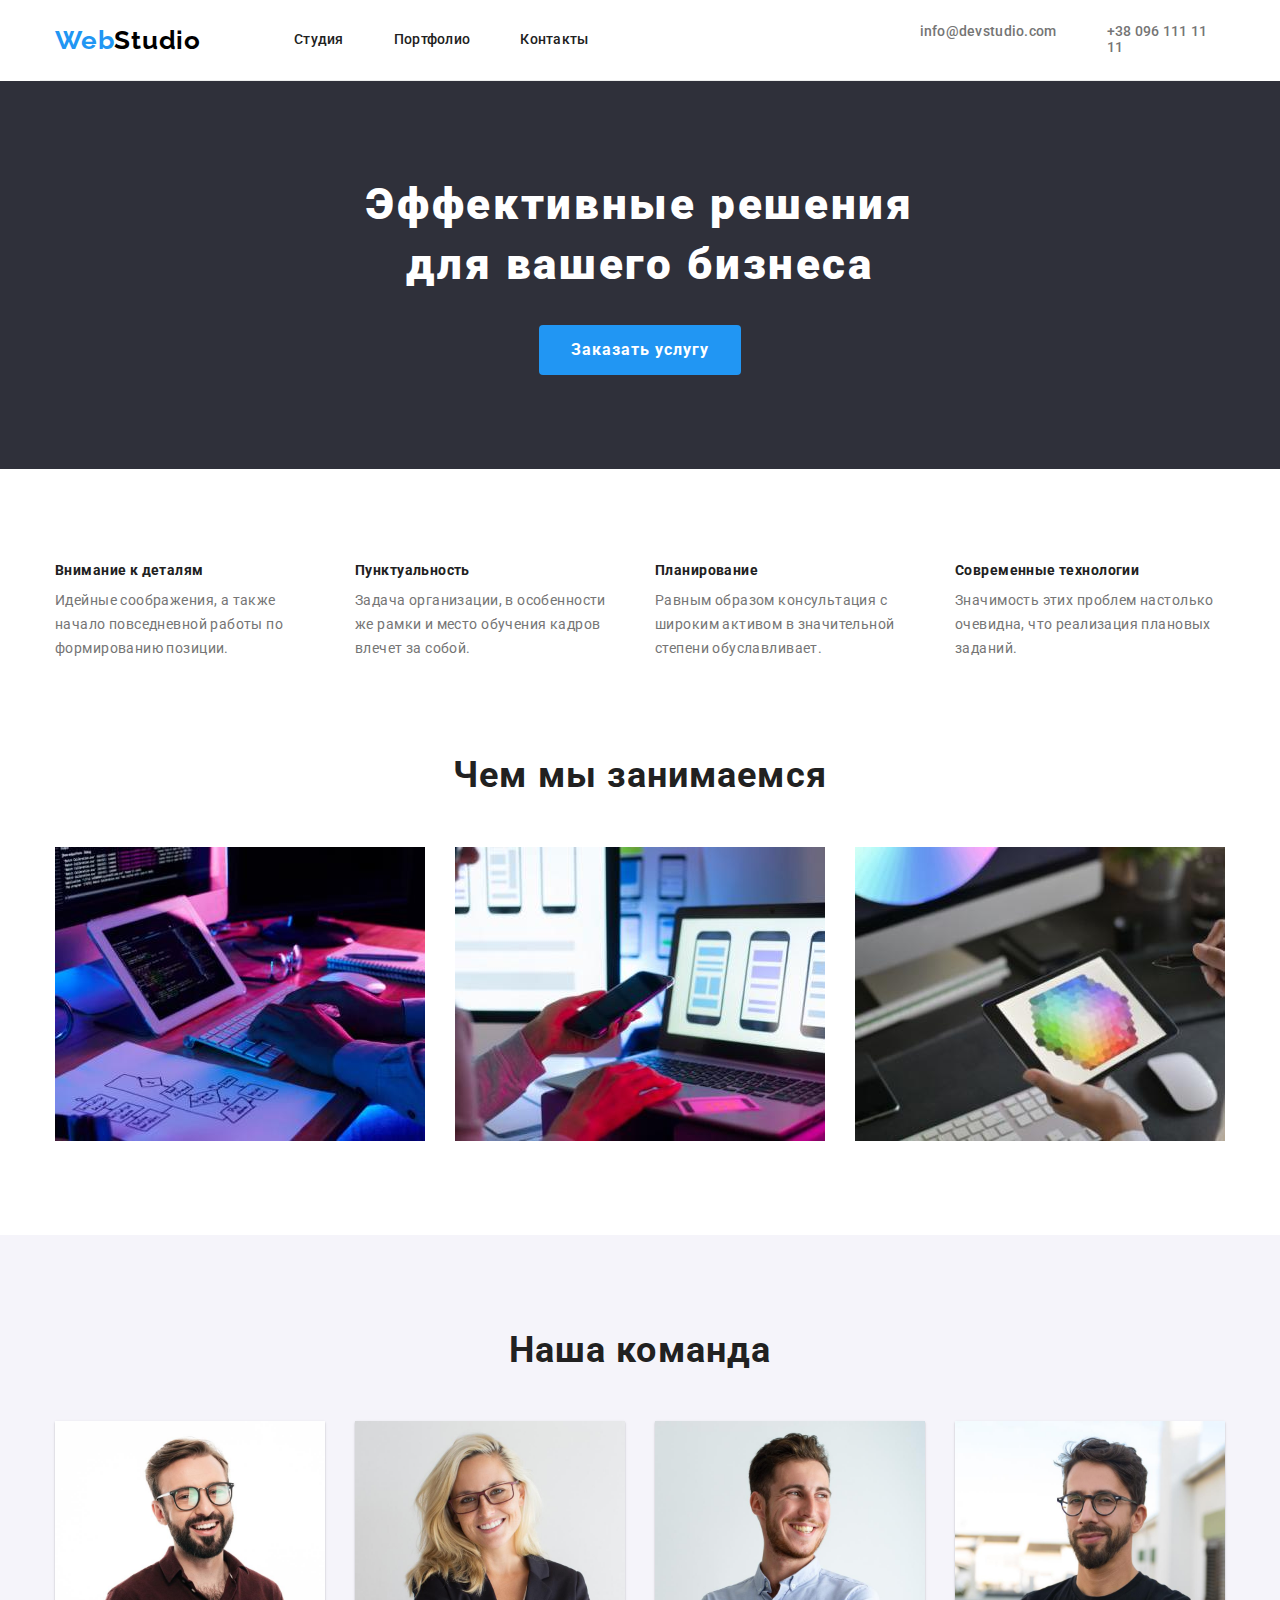
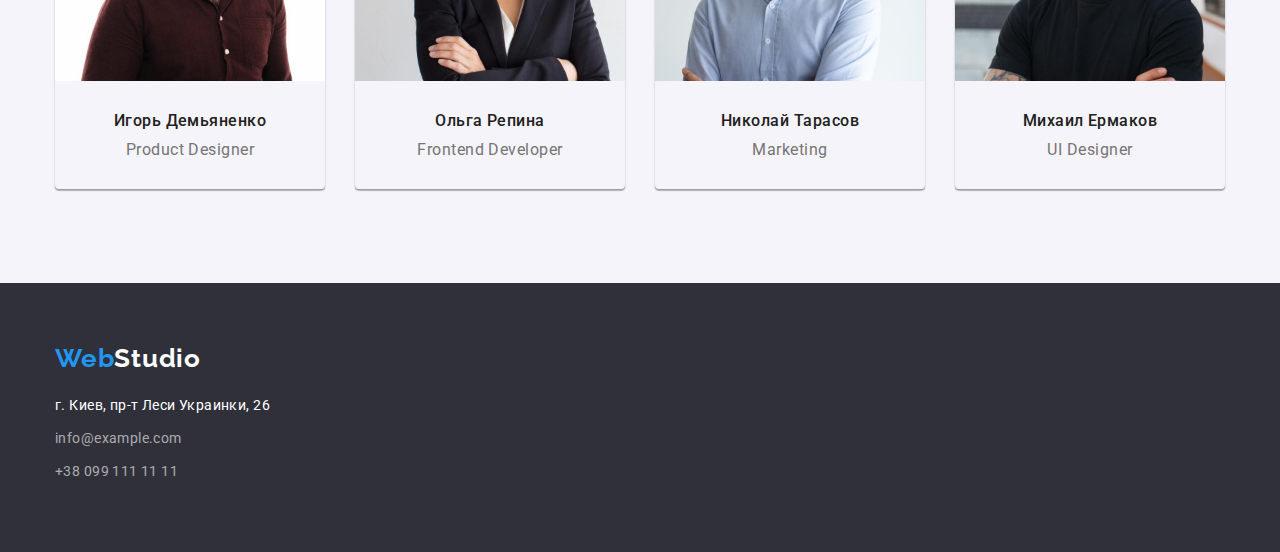
==== commit 116b0cbc: "hw 3 portfolio" ====
--- a/index.html
+++ b/index.html
@@ -31,7 +31,7 @@
     <!--Главный блок-->
     <main>
       <!--Герой-->
-       <section class="hero">
+       <section class="section hero">
       <div class="container">
         <h1 class="hero-title">Эффективные решения <br> для вашего бизнеса</h1>
         <button type="button" class="main-button">Заказать услугу</button>
@@ -79,17 +79,17 @@
         <h2 class="feature-title">Чем мы занимаемся</h2>
         <ul class="feature-list">
           <li class="feature-item">
-            <img src="./images/box1.jpg" alt="написание кода" width="370" />
+            <img src="./images/box1.jpg" alt="написание кода" />
           </li>
           <li class="feature-item">
             <img
               src="./images/box2.jpg"
               alt="стилизация приложения"
-              width="370"
+              
             />
           </li>
           <li class="feature-item">
-            <img src="./images/box3.jpg" alt="подбор цвета" width="370" />
+            <img src="./images/box3.jpg" alt="подбор цвета"  />
           </li>
         </ul>
       </div>
--- a/css/styles.css
+++ b/css/styles.css
@@ -57,7 +57,6 @@
     line-height: 1.19;
     letter-spacing: 0.03em;
     text-decoration: none;
-    
 }
 
 .logo-header {
@@ -131,6 +130,8 @@
 .hero {
     background-color: #2F303A;
     text-align: center;
+    padding-bottom: 200px;
+    padding-top: 200px;
 }
 .hero-title {
     color: #ffffff;
@@ -140,7 +141,7 @@
     line-height: 1.36;
     letter-spacing: 0.06em;
     margin-bottom: 30px;
-    padding-top: 200px;
+    
 }
 
 /* Button */
@@ -162,7 +163,6 @@
 padding: 10px 32px;
 border-radius: 4px;
 border: transparent;
-margin-bottom: 200px;
 }
 
 /* Delete hidden title */
@@ -346,27 +346,25 @@
 /* ПОРТФОЛИО */
 
 }
-/* Фильрт */
+/* Фильтр */
+.filter-list {}
 .filter-list {
-color: var(--title-text-color);
-font-family: Roboto,monospace;
-font-weight: 500;
-font-size: 16px;
-line-height: 1.62;
-text-align: center;
-letter-spacing: 0.03em;
-
-}
-
-.button-one{
+    display: flex;
+    padding-left: 0;
+    justify-content: center;
+    margin-bottom: 50px;
+}
+
+.filter-item {
+    margin-right: 8px;
+}
+.filter-item:last-child {
+    margin-right: 0;
+}
+
+.filter {
     background-color: #F5F4FA;
     color: var(--title-text-color);
-    width: 73px;
-    height: 38px;
-    left: 495px;
-    top: 174px;
-    color: var(--title-text-color);
-    font-family: Roboto,monospace;
     font-weight: 500;
     font-size: 16px;
     line-height: 1.62;
@@ -374,130 +372,52 @@
     letter-spacing: 0.03em;
     cursor: pointer;
     border-radius: 4px;
-    border: transparent;
-    
-}
-.button-one:hover,
-.button-one:focus {
+    border: none;
+    padding: 6px 22px;
+}
+.filter:hover,
+.filter:focus {
     color: #ffffff;
     background-color: var(--accent-color);
     box-shadow: 0px 3px 1px rgba(0, 0, 0, 0.1), 0px 1px 2px rgba(0, 0, 0, 0.08), 0px 2px 2px rgba(0, 0, 0, 0.12);
 }
 
-.button-two {
-    background-color: #F5F4FA;
-    color: var(--title-text-color);
-    width: 128px;
-    height: 38px;
-    left: 576px;
-    top: 174px;
-    color: var(--title-text-color);
-    font-family: Roboto,monospace;
-    font-weight: 500;
-    font-size: 16px;
-    line-height: 1.62;
-    text-align: center;
-    letter-spacing: 0.03em;
-    cursor: pointer;
-    border-radius: 4px;
-    border: transparent;
-}
-.button-two:hover,
-.button-two:focus {
-    color: #ffffff;
-    background-color: var(--accent-color);
-    box-shadow: 0px 3px 1px rgba(0, 0, 0, 0.1), 0px 1px 2px rgba(0, 0, 0, 0.08), 0px 2px 2px rgba(0, 0, 0, 0.12);
-}
-
-.button-three {
-    background-color: #F5F4FA;
-    color: var(--title-text-color);
-    width: 145px;
-    height: 38px;
-    left: 712px;
-    top: 174px;
-    color: var(--title-text-color);
-    font-family: Roboto,monospace;
-    font-weight: 500;
-    font-size: 16px;
-    line-height: 1.62;
-    text-align: center;
-    letter-spacing: 0.03em;
-    cursor: pointer;
-    border-radius: 4px;
-    border: transparent;
-}
-.button-three:hover,
-.button-three:focus {
-    color: #ffffff;
-    background-color: var(--accent-color);
-    box-shadow: 0px 3px 1px rgba(0, 0, 0, 0.1), 0px 1px 2px rgba(0, 0, 0, 0.08), 0px 2px 2px rgba(0, 0, 0, 0.12);
-}
-
-.button-four {
-    background-color: #F5F4FA;
-    color: var(--title-text-color);
-    width: 103px;
-    height: 38px;
-    left: 865px;
-    top: 174px;
-    color: var(--title-text-color);
-    font-family: Roboto,monospace;
-    font-weight: 500;
-    font-size: 16px;
-    line-height: 1.62;
-    text-align: center;
-    letter-spacing: 0.03em;
-    cursor: pointer;
-    border-radius: 4px;
-    border: transparent;
-}
-.button-four:hover,
-.button-four:focus {
-    color: #ffffff;
-    background-color: var(--accent-color);
-    box-shadow: 0px 3px 1px rgba(0, 0, 0, 0.1), 0px 1px 2px rgba(0, 0, 0, 0.08), 0px 2px 2px rgba(0, 0, 0, 0.12);
-}
-
-.button-five {
-    background-color: #F5F4FA;
-    color: var(--title-text-color);
-    width: 130px;
-    height: 38px;
-    left: 976px;
-    top: 174px;
-    color: var(--title-text-color);
-    font-family: Roboto,monospace;
-    font-weight: 500;
-    font-size: 16px;
-    line-height: 1.62;
-    text-align: center;
-    letter-spacing: 0.03em;
-    cursor: pointer;
-    border-radius: 4px;
-    border: transparent;
-}
-.button-five:hover,
-.button-five:focus {
-    color: #ffffff;
-    background-color: var(--accent-color);
-    box-shadow: 0px 3px 1px rgba(0, 0, 0, 0.1), 0px 1px 2px rgba(0, 0, 0, 0.08), 0px 2px 2px rgba(0, 0, 0, 0.12);
-}
+
 
 /* Примеры работ */
-
-.list-examples .examples-title {
-    color: var(--title-text-color);
-    font-family: Roboto;
-    font-weight: 700;
-    font-size: 18px;
-    line-height: 2;
-    letter-spacing: 0.06em;
-}
-
+.list-examples {
+    display: flex;
+    padding-left: 0;
+    flex-wrap: wrap;
+    margin-right: -30px;
+    margin-bottom: -30px;
+}
+.examples-item {
+    flex-basis: calc(100% / 3 - 30px);
+    margin-right: 30px;
+    margin-bottom: 30px;
+}
+.examples-title {
+font-family: Roboto;
+font-style: normal;
+font-weight: bold;
+font-size: 18px;
+line-height: 36px;
+letter-spacing: 0.06em;
+}
 .examples-text {
 font-family: Roboto;
 font-size: 16px;
 line-height: 1.9;
 letter-spacing: 0.03em;
-}
+color: var(--primary-text-color);
+margin-top: 4px;
+}
+
+.examples-container {
+    padding: 20px 24px;
+    border: 1px solid #EEEEEE;
+    box-sizing: border-box;
+    color: var(--title-text-color);
+    border-top: none;
+}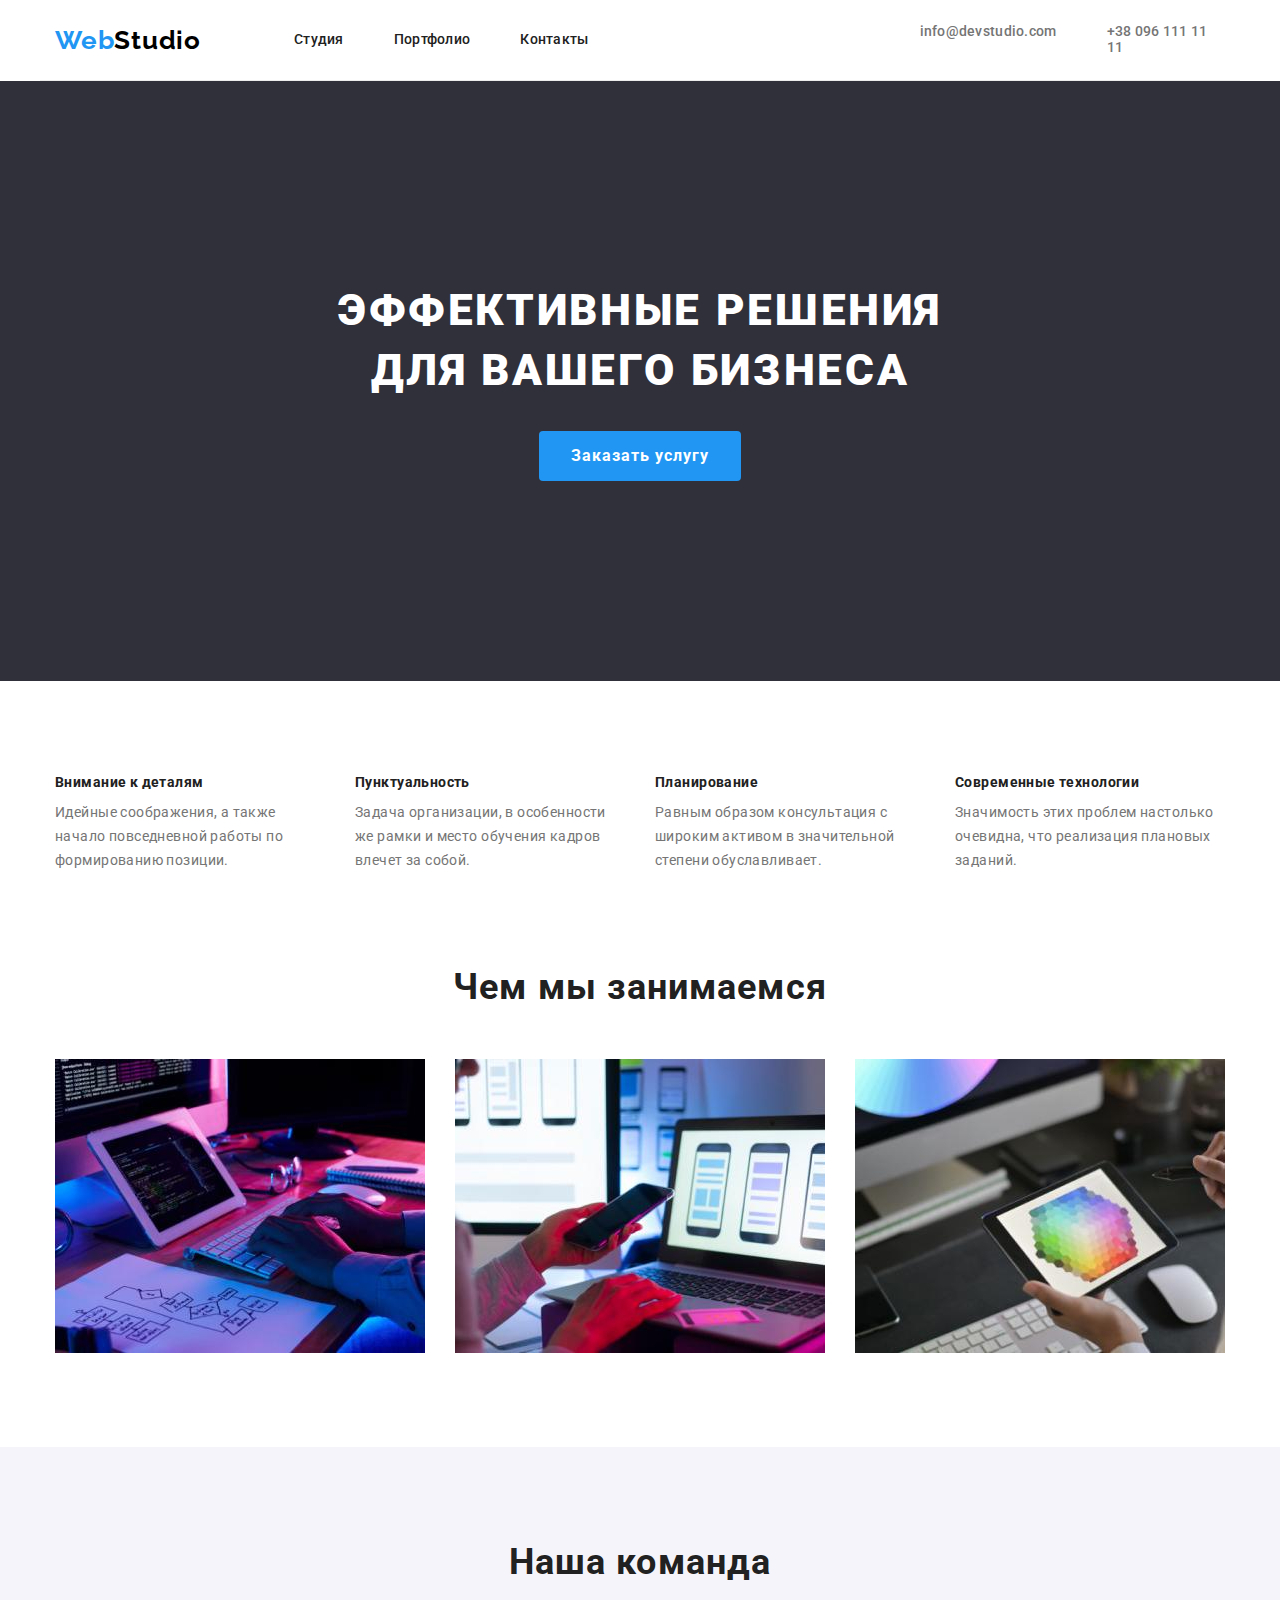
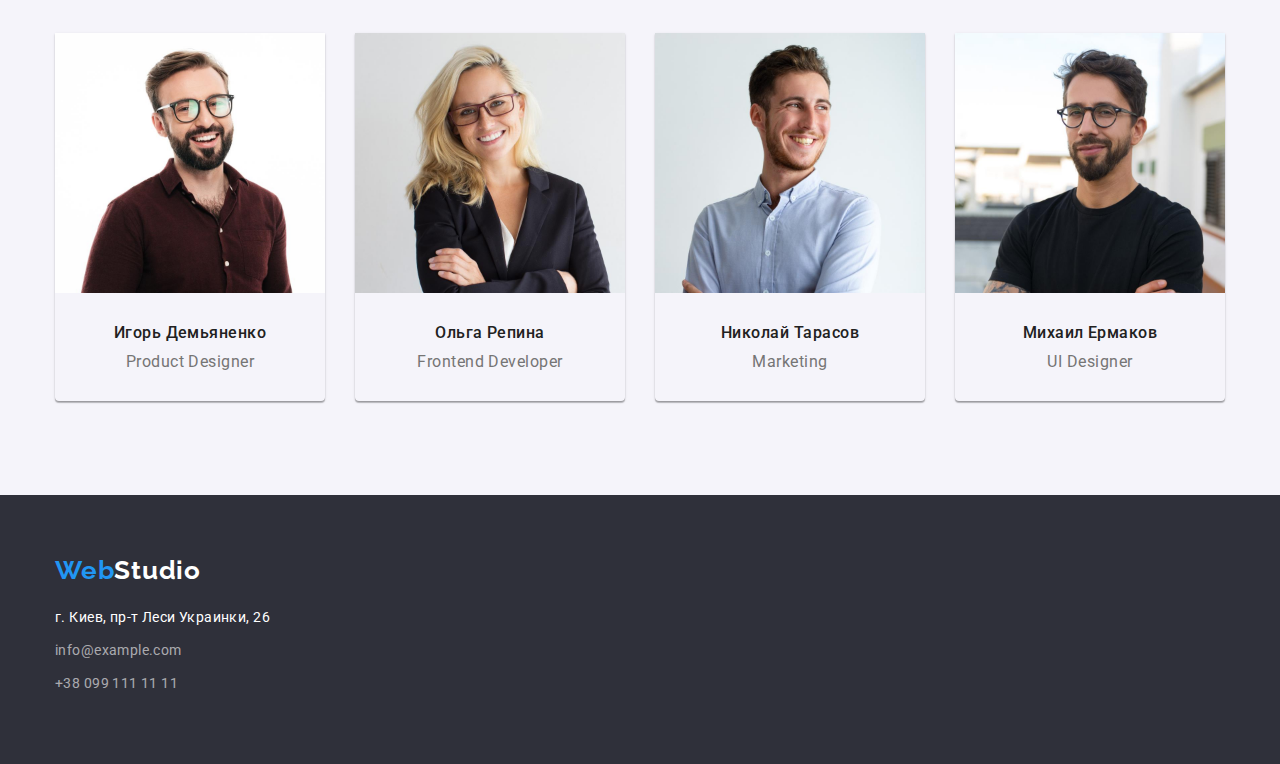
==== commit 3e1a24b9: "hw 3 portfolio 23.56" ====
--- a/index.html
+++ b/index.html
@@ -31,7 +31,7 @@
     <!--Главный блок-->
     <main>
       <!--Герой-->
-       <section class="section hero">
+       <section class="hero">
       <div class="container">
         <h1 class="hero-title">Эффективные решения <br> для вашего бизнеса</h1>
         <button type="button" class="main-button">Заказать услугу</button>
--- a/css/styles.css
+++ b/css/styles.css
@@ -141,6 +141,7 @@
     line-height: 1.36;
     letter-spacing: 0.06em;
     margin-bottom: 30px;
+    text-transform: uppercase;
     
 }
 
